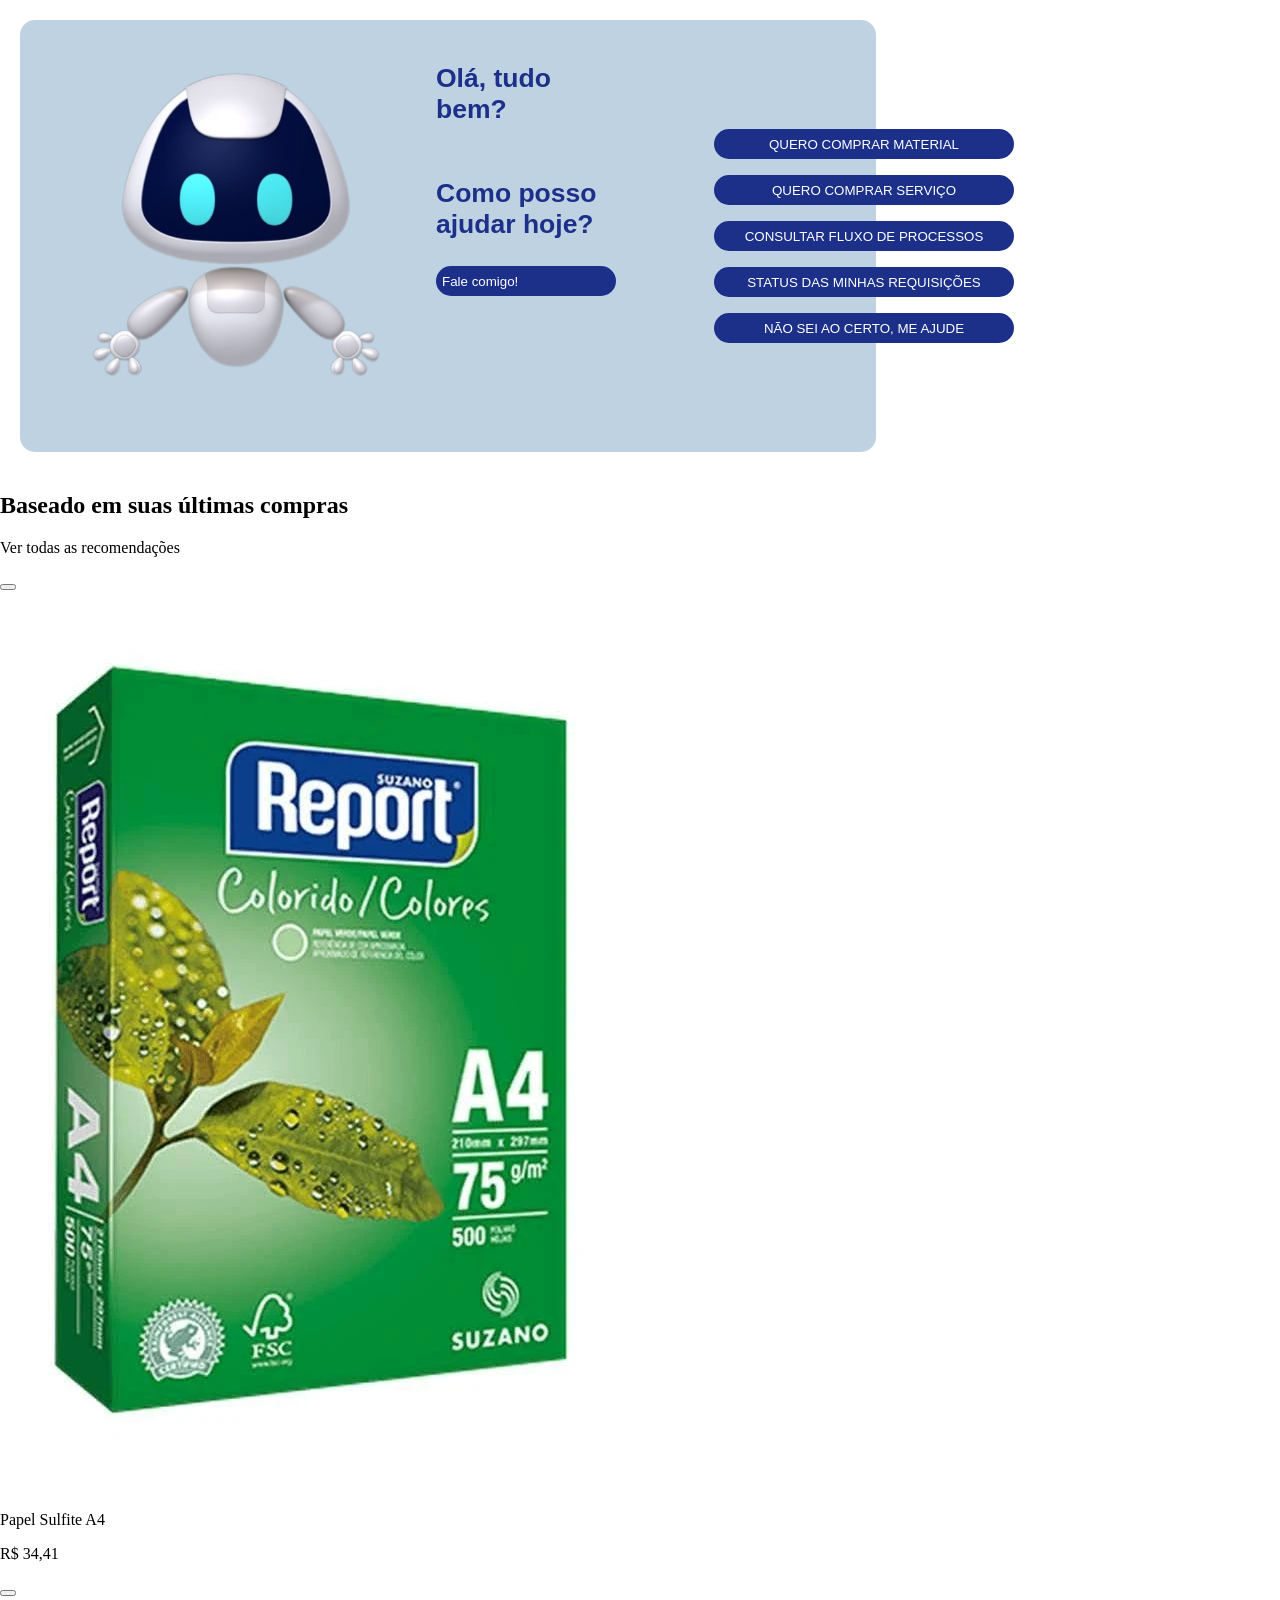
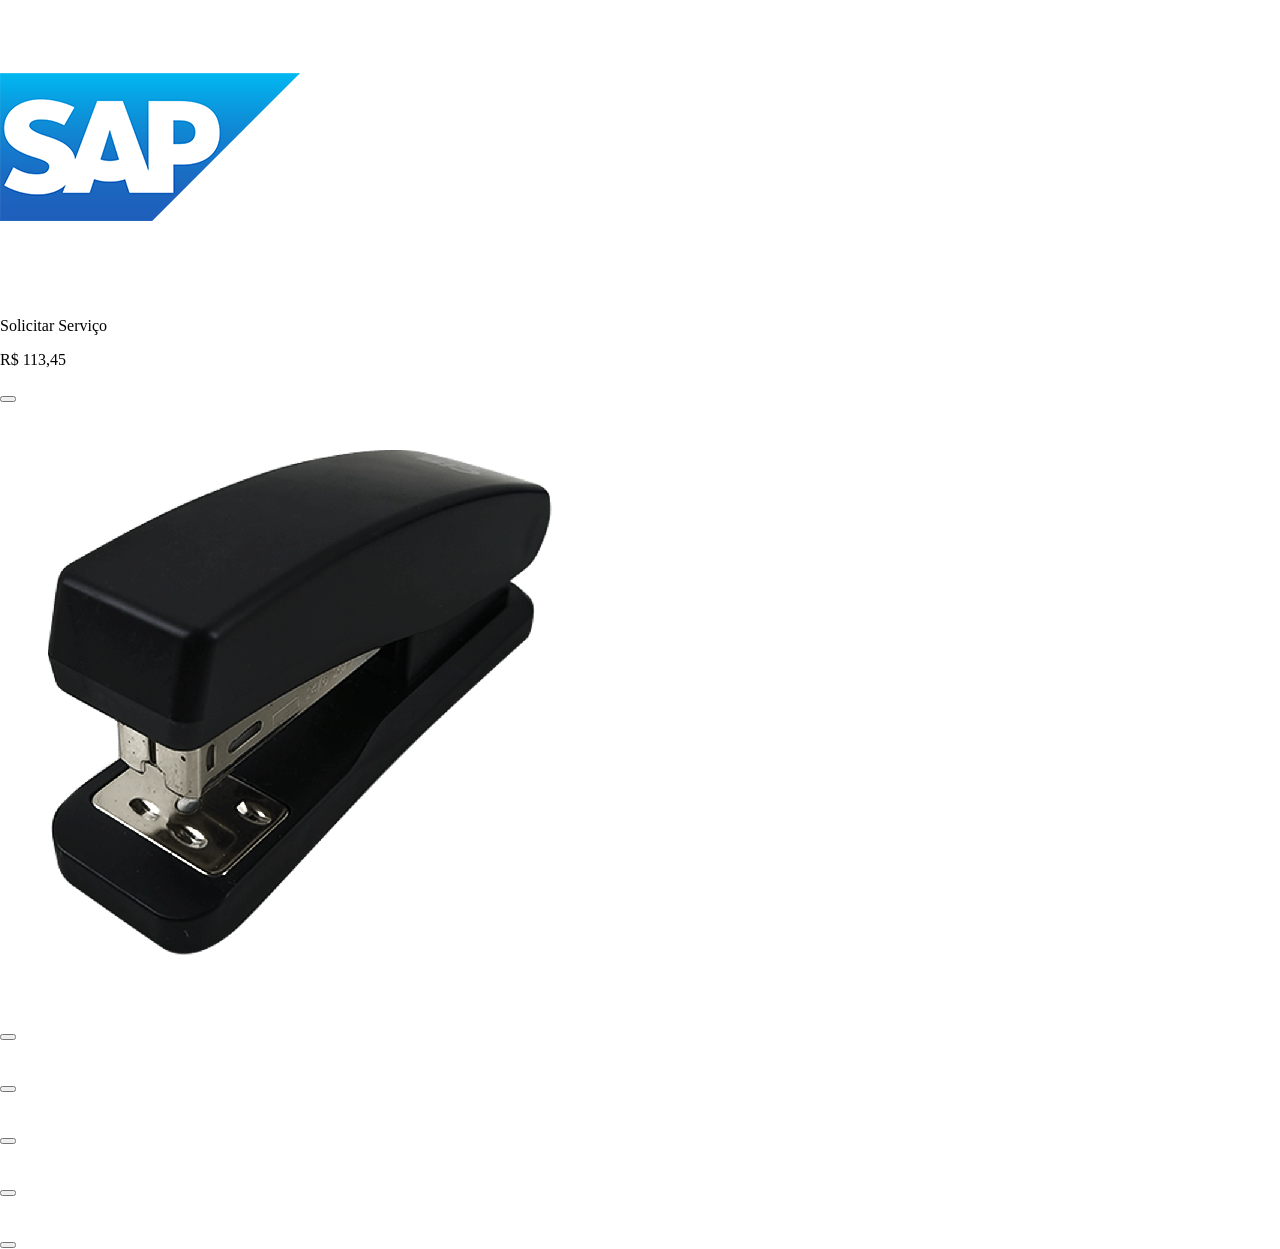
==== tela2.html @ bc93a96d "add - adicionei a primeira section" ====
<!DOCTYPE html>
 <html lang="pt-br">
 <head>
    <meta charset="UTF-8">
    <meta name="viewport" content="width=device-width, initial-scale=1.0">
    <link rel="stylesheet" href="style.css">
    <title>SAP</title>
 </head>
 <body>
    <header>

    </header>
    <main class="tela_geral">
        <section class="area_principal">
            <section class="primera_section">
                <div class="mensagem_inicial">
                    <img class="foto_robo" src="assets/foto_robozinho.png" alt="Foto robozinho">
                    <div class="texto_inicial">
                        <h1>Olá, tudo bem?</h1>
                        <h1>Como posso <br>ajudar hoje?</h1>
                        <button class="botao_mensagem_inicial">Fale comigo!</button>
                    </div>
                </div>
                <div class="acoes_inicial">
                    <button class="botao_acao_inicial">QUERO COMPRAR MATERIAL</button>
                    <button class="botao_acao_inicial">QUERO COMPRAR SERVIÇO</button>
                    <button class="botao_acao_inicial">CONSULTAR FLUXO DE PROCESSOS</button>
                    <button class="botao_acao_inicial">STATUS DAS MINHAS REQUISIÇÕES</button>
                    <button class="botao_acao_inicial">NÃO SEI AO CERTO, ME AJUDE</button>
                </div>
            </section>
            <section class="section">
                <div>
                    <h2>Baseado em suas últimas compras</h2>
                    <p>Ver todas as recomendações</p>
                    <button></button>
                </div>
                <div class="area_de_produtos">
                    <div class="produto">
                        <img class="foto_produto" src="assets/shopping.webp" alt="">
                        <p>Papel Sulfite A4</p>
                        <p>R$ 34,41</p>
                        <button class="botao_carrinho"></button>
                    </div>
                    <div class="produto">
                        <img class="foto_produto" src="assets/sap logo.png" alt="">
                        <p>Solicitar Serviço</p>
                        <p>R$ 113,45</p>
                        <button class="botao_carrinho"></button>
                    </div>
                    <div class="produto">
                        <img class="foto_produto" src="assets/grampeador.png" alt="">
                        <p></p>
                        <button class="botao_carrinho"></button>
                    </div>
                    <div class="produto">
                        <img class="foto_produto" src="" alt="">
                        <p></p>
                        <button class="botao_carrinho"></button>
                    </div>
                    <div class="produto">
                        <img class="foto_produto" src="" alt="">
                        <p></p>
                        <button class="botao_carrinho"></button>
                    </div>
                    <div class="produto">
                        <img class="foto_produto" src="" alt="">
                        <p></p>
                        <button class="botao_carrinho"></button>
                    </div>
                    <div class="produto">
                        <img class="foto_produto" src="" alt="">
                        <p></p>
                        <button class="botao_carrinho"></button>
                    </div>
                </div>
            </section>
        </section>
        <section class="area_secundaria">
            <section class="section">

            </section>
        </section>
    </main>
    <footer>
    
    </footer>
 </body>
 </html>
---- style.css ----
body {
    margin: 0;
    background-color: white;
}
.primera_section {
    display: flex;
    flex-direction: row;
    border-radius: 15px;
    margin: 20px;
    padding: 16px;
    background-color: rgb(191, 210, 226);
}
.tela_geral {
    display: flex;
    flex-direction: row;
}
.area_principal {
    width: 70%;
    display: flex;
    flex-direction: column;
}
.area_secundaria {
    width: 30%;
}
.mensagem_inicial {
    display: flex;
    flex-direction: row;
}
.texto_inicial {
    display: flex;
    flex-direction: column;
    font-size: 17pt;
    font-family:'Gill Sans', 'Gill Sans MT', Calibri, 'Trebuchet MS', sans-serif;
    color: rgb(28, 48, 138);
}
.foto_robo {
    height: 400px;
}
.botao_mensagem_inicial {
    height: 30px;
    width: 180px;
    border-radius: 50px;
    background-color: rgb(28, 48, 138);
    color: white;
    text-align: start;
    border: none;
}
.acoes_inicial {
    display: flex;
    flex-direction: column;
    justify-content: center;
    margin-left: 90px;
    
}
.botao_acao_inicial {
    height: 30px;
    width: 300px;
    border-radius: 50px;
    margin: 8px;
    background-color: rgb(28, 48, 138);
    color: white;
    text-align: center;
    border: none;
}
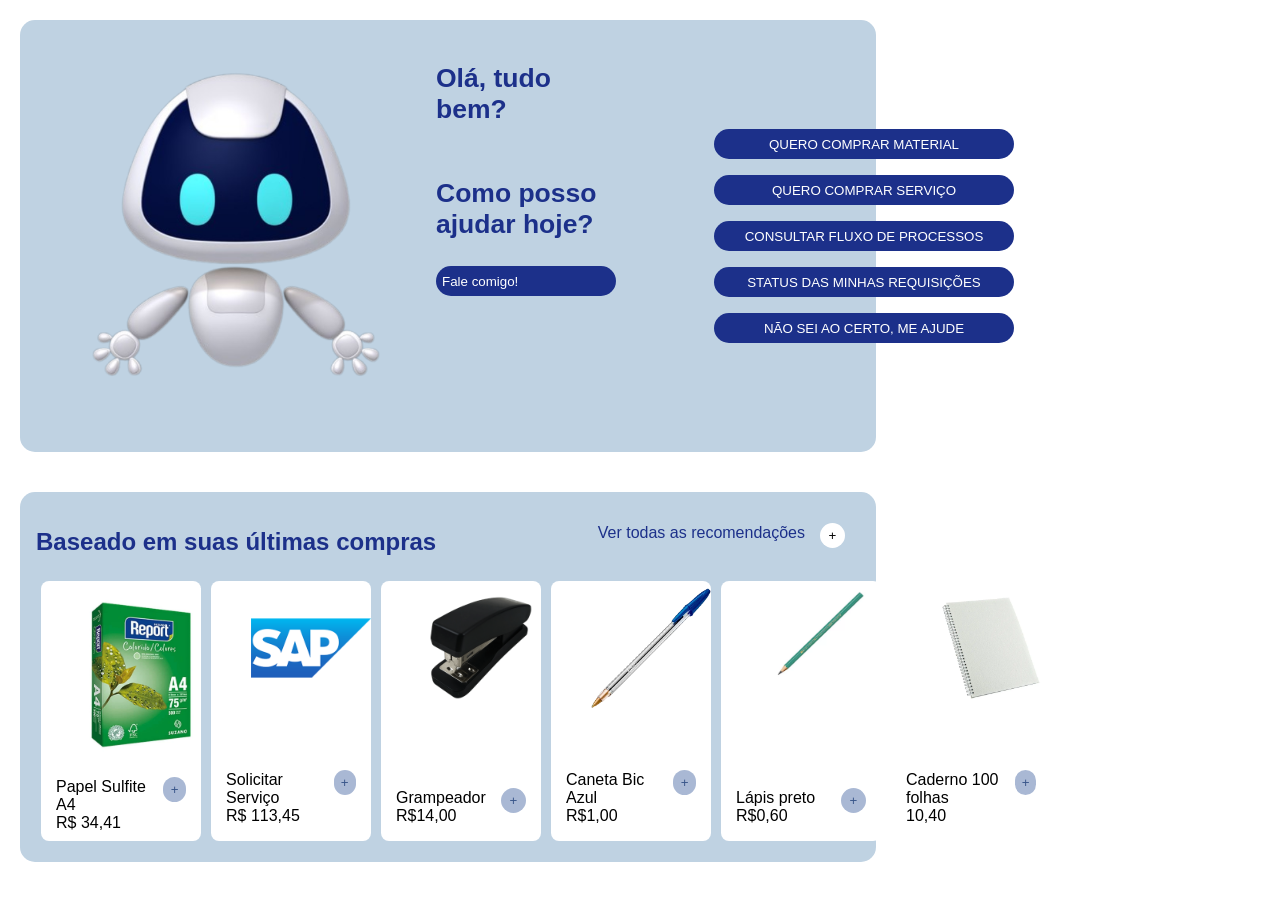
==== commit c0dc30a3: "ad - adicionei a segunda section" ====
--- a/tela2.html
+++ b/tela2.html
@@ -29,49 +29,56 @@
                     <button class="botao_acao_inicial">NÃO SEI AO CERTO, ME AJUDE</button>
                 </div>
             </section>
-            <section class="section">
-                <div>
+            <section class="segunda_section">
+                <div class="texto_compras">
                     <h2>Baseado em suas últimas compras</h2>
-                    <p>Ver todas as recomendações</p>
-                    <button></button>
+                    <div class="texto_recomendacoes">
+                        <p>Ver todas as recomendações</p>
+                        <button class="botao_mais">&plus;</button>
+                    </div>
                 </div>
                 <div class="area_de_produtos">
                     <div class="produto">
-                        <img class="foto_produto" src="assets/shopping.webp" alt="">
-                        <p>Papel Sulfite A4</p>
-                        <p>R$ 34,41</p>
-                        <button class="botao_carrinho"></button>
+                        <img class="foto_produto" src="assets/shopping.webp" alt="papel sulfite">
+                        <div class="descricao_produto">
+                            <p>Papel Sulfite A4 <br>R$ 34,41</p>
+                            <button class="botao_carrinho">&plus;</button>
+                        </div>
                     </div>
                     <div class="produto">
-                        <img class="foto_produto" src="assets/sap logo.png" alt="">
-                        <p>Solicitar Serviço</p>
-                        <p>R$ 113,45</p>
-                        <button class="botao_carrinho"></button>
+                        <img class="foto_produto" src="assets/sap logo.png" alt="logo">
+                        <div class="descricao_produto">
+                            <p>Solicitar Serviço <br>R$ 113,45</p>
+                            <button class="botao_carrinho">&plus;</button>
+                        </div>
                     </div>
                     <div class="produto">
-                        <img class="foto_produto" src="assets/grampeador.png" alt="">
-                        <p></p>
-                        <button class="botao_carrinho"></button>
+                        <img class="foto_produto" src="assets/grampeador.png" alt="grampeador">
+                        <div class="descricao_produto">
+                            <p>Grampeador <br>R$14,00</p>
+                            <button class="botao_carrinho">&plus;</button>
+                        </div>
                     </div>
                     <div class="produto">
-                        <img class="foto_produto" src="" alt="">
-                        <p></p>
-                        <button class="botao_carrinho"></button>
+                        <img class="foto_produto" src="assets/caneta.webp" alt="caneta azul">
+                        <div class="descricao_produto">
+                            <p>Caneta Bic Azul <br>R$1,00</p>
+                            <button class="botao_carrinho">&plus;</button>
+                        </div>
                     </div>
                     <div class="produto">
-                        <img class="foto_produto" src="" alt="">
-                        <p></p>
-                        <button class="botao_carrinho"></button>
+                        <img class="foto_produto" src="assets/lapis.jpg" alt="lapis preto">
+                        <div class="descricao_produto">
+                            <p>Lápis preto <br>R$0,60</p>
+                            <button class="botao_carrinho">&plus;</button>
+                        </div>
                     </div>
                     <div class="produto">
-                        <img class="foto_produto" src="" alt="">
-                        <p></p>
-                        <button class="botao_carrinho"></button>
-                    </div>
-                    <div class="produto">
-                        <img class="foto_produto" src="" alt="">
-                        <p></p>
-                        <button class="botao_carrinho"></button>
+                        <img class="foto_produto" src="assets/caderno.webp" alt="caderno 100 folhas">
+                        <div class="descricao_produto">
+                            <p>Caderno 100 folhas <br>10,40</p>
+                            <button class="botao_carrinho">&plus;</button>
+                        </div>
                     </div>
                 </div>
             </section>
--- a/style.css
+++ b/style.css
@@ -9,6 +9,14 @@
     margin: 20px;
     padding: 16px;
     background-color: rgb(191, 210, 226);
+     font-family:'Gill Sans', 'Gill Sans MT', Calibri, 'Trebuchet MS', sans-serif;
+}
+.segunda_section {
+    border-radius: 15px;
+    margin: 20px;
+    padding: 16px;
+    background-color: rgb(191, 210, 226);
+    font-family:'Gill Sans', 'Gill Sans MT', Calibri, 'Trebuchet MS', sans-serif;
 }
 .tela_geral {
     display: flex;
@@ -30,7 +38,6 @@
     display: flex;
     flex-direction: column;
     font-size: 17pt;
-    font-family:'Gill Sans', 'Gill Sans MT', Calibri, 'Trebuchet MS', sans-serif;
     color: rgb(28, 48, 138);
 }
 .foto_robo {
@@ -61,4 +68,56 @@
     color: white;
     text-align: center;
     border: none;
+}
+.texto_compras {
+    display: flex;
+    flex-direction: row;
+    justify-content: space-between;
+    color: rgb(28, 48, 138);
+}
+.texto_recomendacoes {
+    display: flex;
+    flex-direction: row;
+}
+.botao_mais {
+    width: 25px;
+    height: 25px;
+    border-radius: 50px;
+    margin: 15px;
+    background-color: white;
+    border: none;
+}
+.area_de_produtos {
+    display: flex;
+    flex-direction: row;
+}
+.produto {
+    width: 200px;
+    height: 260px;
+    border-radius: 8px;
+    margin: 5px;
+    background-color: white;
+    display: flex;
+    flex-direction: column;
+    justify-content: space-between;
+}
+.foto_produto {
+    width: 120px;
+    padding-inline-start: 40px;
+    padding-top: 7px;
+}
+.botao_carrinho {
+    width: 25px;
+    height: 25px;
+    border-radius: 50px;
+    margin: 15px;
+    background-color: rgb(169, 184, 212);
+    color: rgb(57, 86, 138);
+    border: none;
+}
+.descricao_produto {
+    margin-inline-start: 15px;
+    display: flex;
+    flex-direction: row;
+    justify-content: space-between;
 }
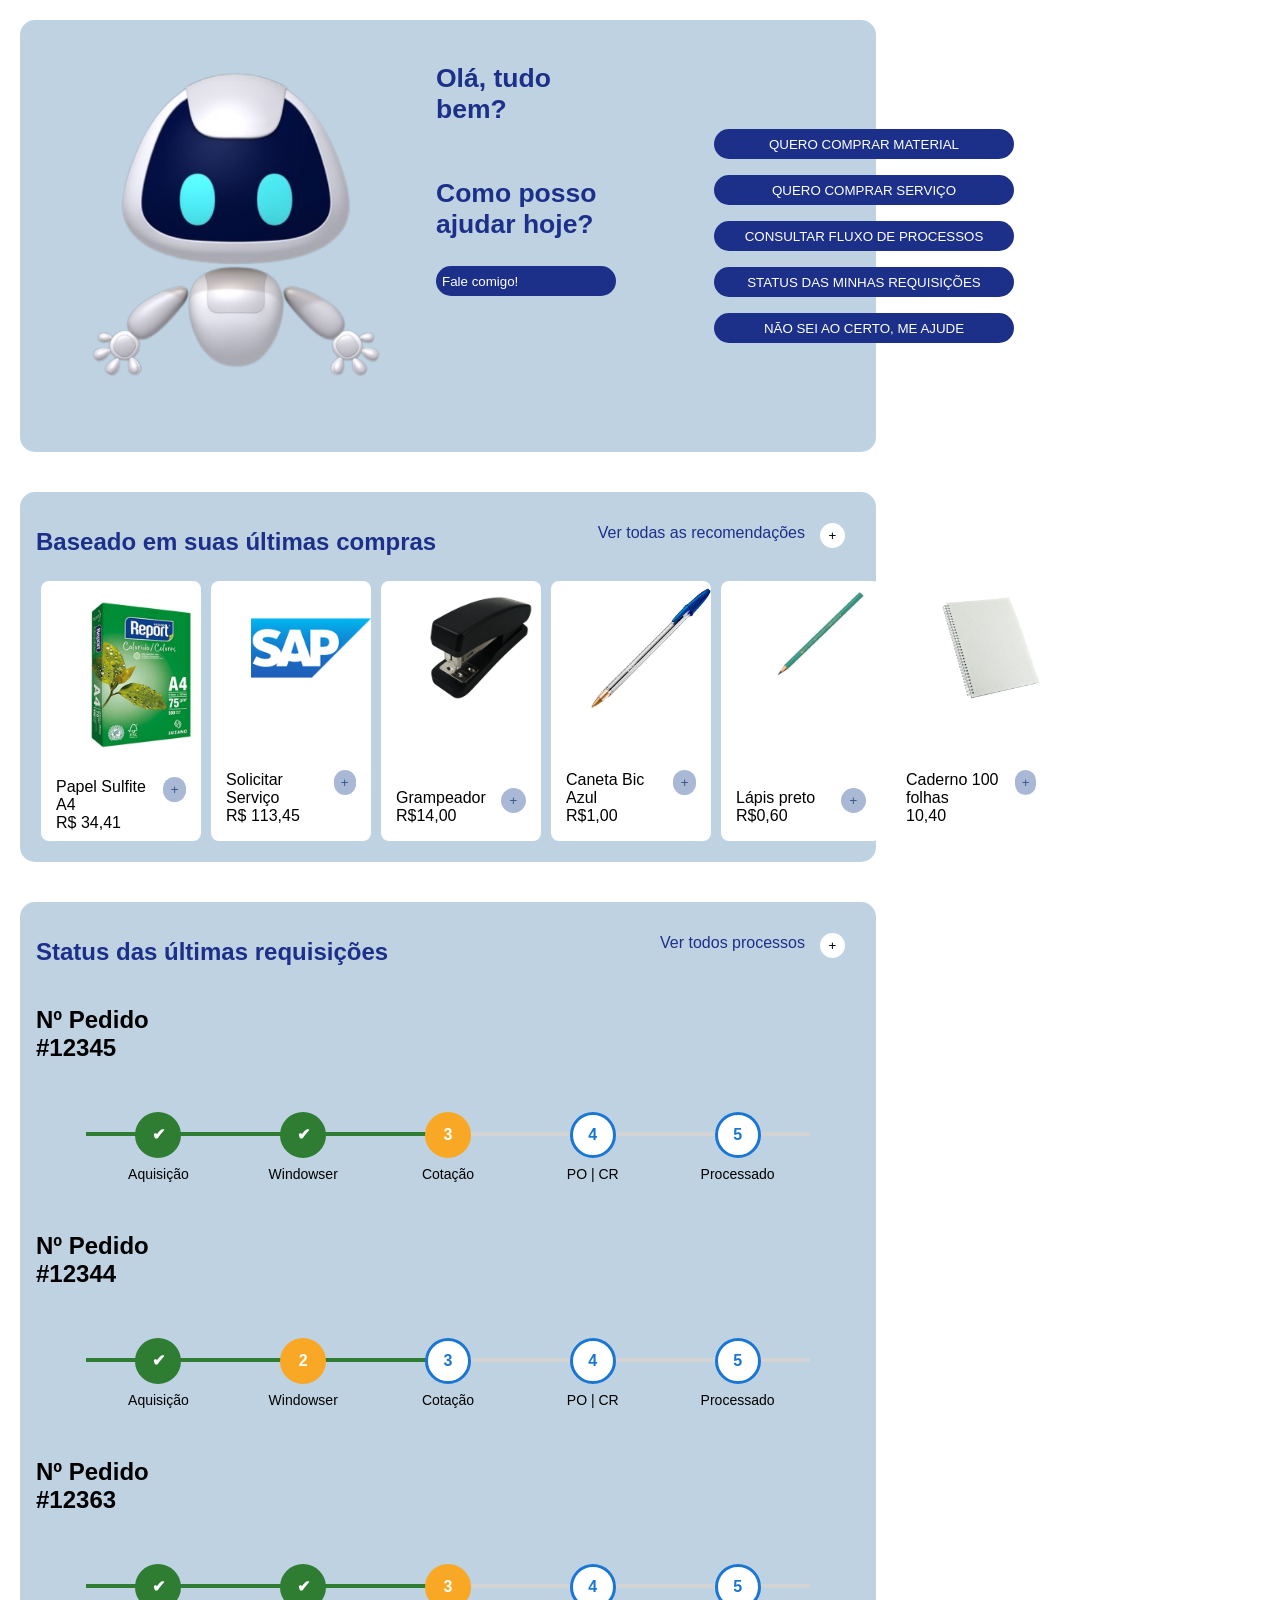
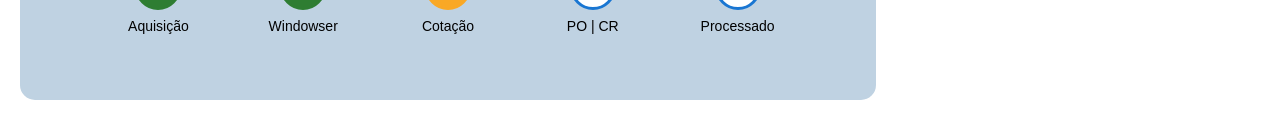
==== commit d5d52462: "add - adicionei a terceira section" ====
--- a/tela2.html
+++ b/tela2.html
@@ -30,7 +30,7 @@
                 </div>
             </section>
             <section class="segunda_section">
-                <div class="texto_compras">
+                <div class="texto_anuncio">
                     <h2>Baseado em suas últimas compras</h2>
                     <div class="texto_recomendacoes">
                         <p>Ver todas as recomendações</p>
@@ -82,6 +82,91 @@
                     </div>
                 </div>
             </section>
+            <section class="segunda_section">
+                <div class="texto_anuncio">
+                    <h2>Status das últimas requisições</h2>
+                    <div class="texto_recomendacoes">
+                        <p>Ver todos processos</p>
+                        <button class="botao_mais">&plus;</button>
+                    </div>
+                </div>
+                <div class="area_de_status">
+                    <div class="pedido">
+                        <h2>Nº Pedido <br>#12345</h2>
+                        <div class="linha_do_tempo">
+                            <div class="passo completo">
+                                <div class="circulo">✔</div>
+                                <span>Aquisição</span>
+                            </div>
+                            <div class="passo completo">
+                                <div class="circulo">✔</div>
+                                <span>Windowser</span>
+                            </div>
+                            <div class="passo current">
+                                <div class="circulo">3</div>
+                                <span>Cotação</span>
+                            </div>
+                            <div class="passo">
+                                <div class="circulo">4</div>
+                                <span>PO | CR</span>
+                            </div>
+                            <div class="passo">
+                                <div class="circulo">5</div>
+                                <span>Processado</span>
+                            </div>
+                        </div>
+                    </div>
+                    <div class="pedido">
+                        <h2>Nº Pedido <br>#12344</h2>
+                        <div class="linha_do_tempo">
+                            <div class="passo completo">
+                                <div class="circulo">✔</div>
+                                <span>Aquisição</span>
+                            </div>
+                            <div class="passo current">
+                                <div class="circulo">2</div>
+                                <span>Windowser</span>
+                            </div>
+                            <div class="passo">
+                                <div class="circulo">3</div>
+                                <span>Cotação</span>
+                            </div>
+                            <div class="passo">
+                                <div class="circulo">4</div>
+                                <span>PO | CR</span>
+                            </div>
+                            <div class="passo">
+                                <div class="circulo">5</div>
+                                <span>Processado</span>
+                            </div>
+                        </div>
+                    </div>
+                    <div class="pedido">
+                        <h2>Nº Pedido <br>#12363</h2>
+                        <div class="linha_do_tempo">
+                            <div class="passo completo">
+                                <div class="circulo">✔</div>
+                                <span>Aquisição</span>
+                            </div>
+                            <div class="passo completo">
+                                <div class="circulo">✔</div>
+                                <span>Windowser</span>
+                            </div>
+                            <div class="passo current">
+                                <div class="circulo">3</div>
+                                <span>Cotação</span>
+                            </div>
+                            <div class="passo">
+                                <div class="circulo">4</div>
+                                <span>PO | CR</span>
+                            </div>
+                            <div class="passo">
+                                <div class="circulo">5</div>
+                                <span>Processado</span>
+                            </div>
+                        </div>
+                    </div>
+            </section>
         </section>
         <section class="area_secundaria">
             <section class="section">
--- a/style.css
+++ b/style.css
@@ -69,7 +69,7 @@
     text-align: center;
     border: none;
 }
-.texto_compras {
+.texto_anuncio {
     display: flex;
     flex-direction: row;
     justify-content: space-between;
@@ -120,4 +120,65 @@
     display: flex;
     flex-direction: row;
     justify-content: space-between;
+}
+.linha_do_tempo {
+    display: flex;
+    justify-content: space-between;
+    align-items: center;
+    position: relative;
+    margin: 50px;
+}
+.linha_do_tempo::before {
+    content: "";
+    position: absolute;
+    top: 20px;
+    left: 0;
+    width: 100%;
+    height: 4px;
+    background-color: #d3d3d3;
+    z-index: 1;
+}
+.linha_do_tempo::after {
+    content: "";
+    position: absolute;
+    top: 20px;
+    left: 0;
+    width: 50%; 
+    height: 4px;
+    background-color: #2e7d32;
+    z-index: 2;
+}
+.passo {
+    position: relative;
+    text-align: center;
+    z-index: 3;
+    flex: 1;
+}
+.circulo {
+    width: 40px;
+    height: 40px;
+    border-radius: 50%;
+    background-color: white;
+    border: 3px solid #1976d2;
+    display: flex;
+    align-items: center;
+    justify-content: center;
+    margin: 0 auto;
+    font-weight: bold;
+    color: #1976d2;
+}
+.passo.completo .circulo {
+    background-color: #2e7d32;
+    border-color: #2e7d32;
+    color: white;
+}
+.passo.current .circulo {
+    background-color: #f9a825;
+    border-color: #f9a825;
+    color: white;
+}
+.passo span {
+    display: block;
+    margin-top: 8px;
+    font-size: 14px;
 }
